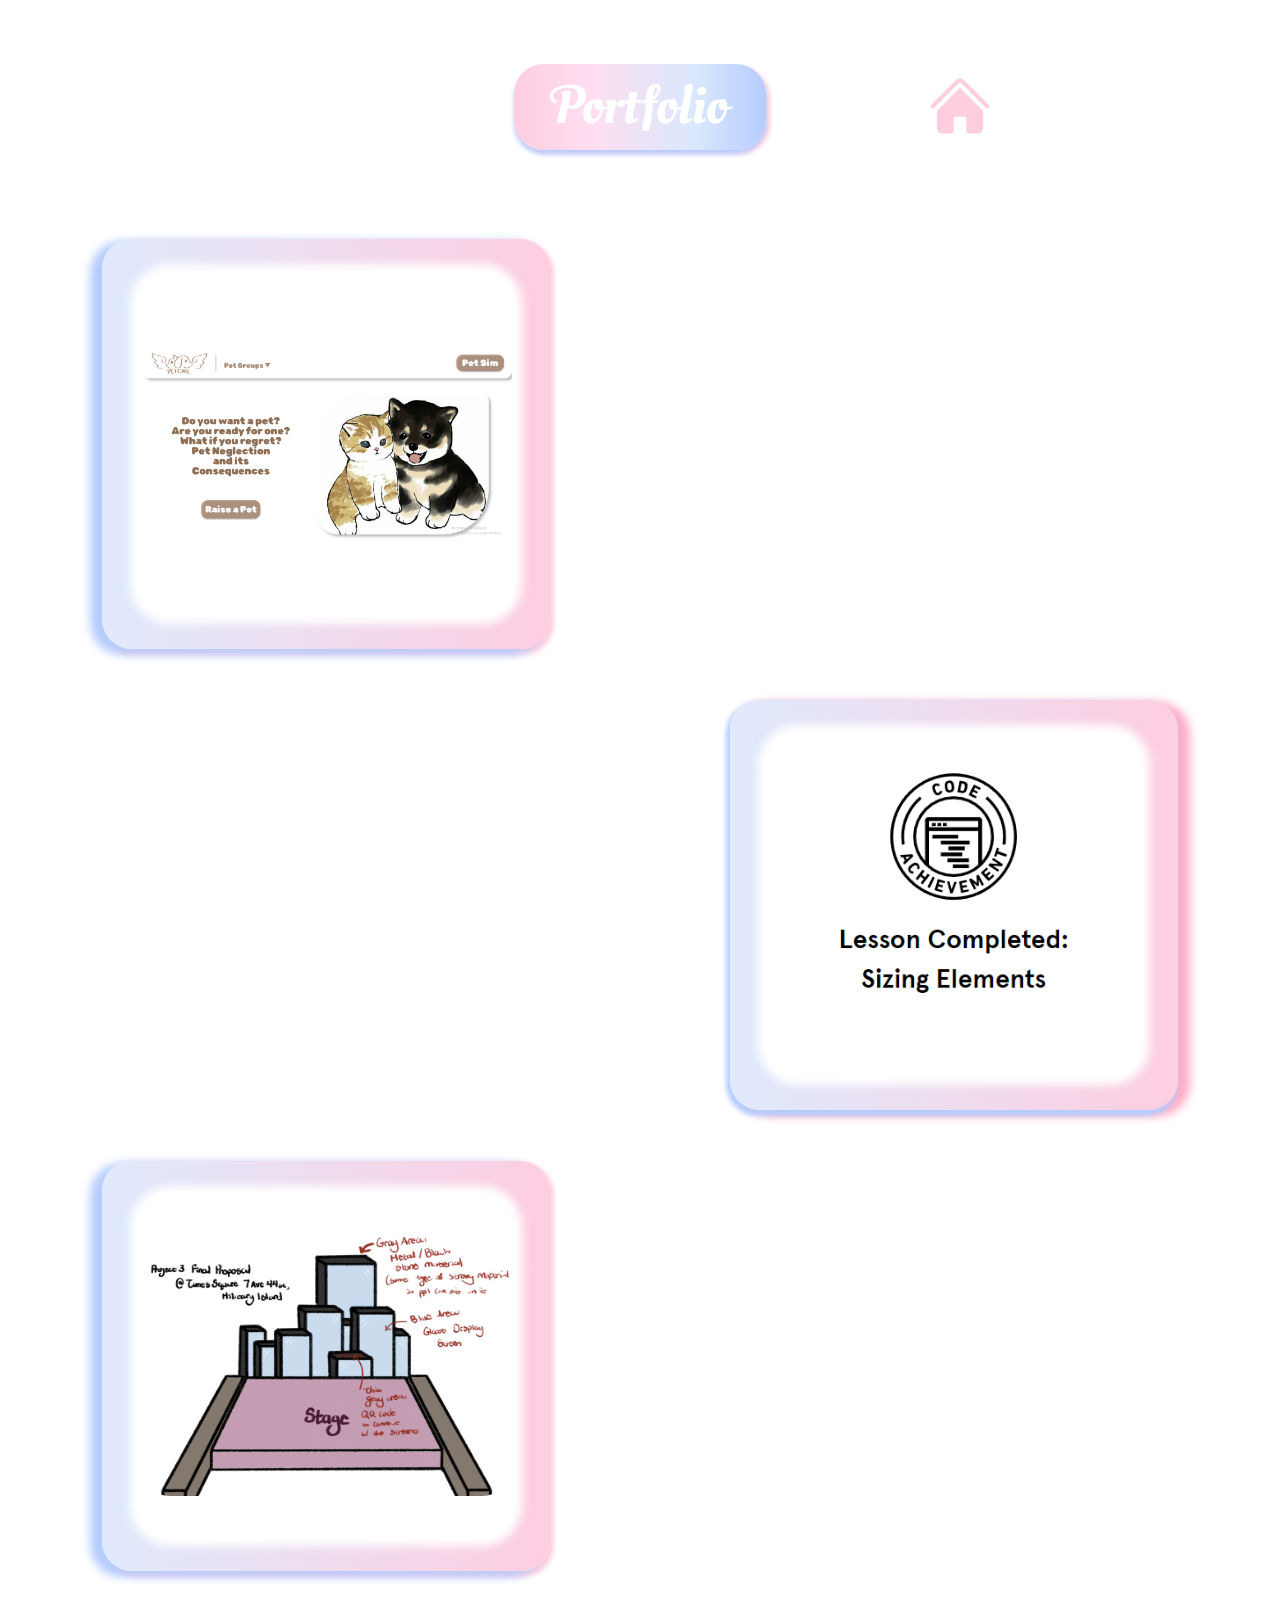
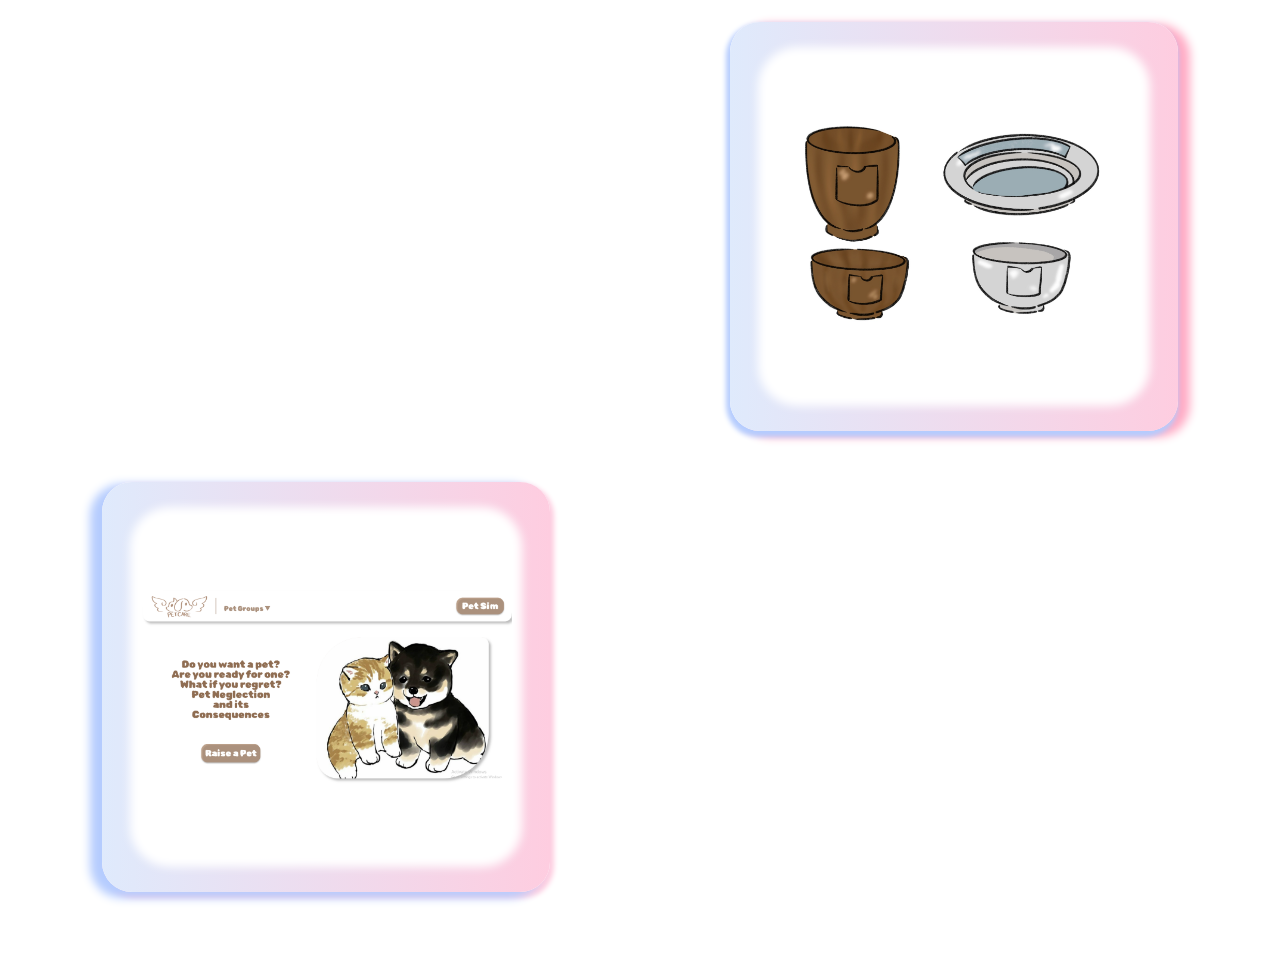
==== Portfolio_2.0/Html/Portfolio.html @ 1a1f24b2 "Add files via upload" ====
<!DOCTYPE html>
<html>
    <head>
        <link rel="stylesheet" href="../CSS/Portfolio.css" type="text/css">
        <link href="https://fonts.googleapis.com/css2?family=Chewy&family=Chicle&family=Oleo+Script+Swash+Caps&display=swap" rel="stylesheet" type="text/css">
    </head>
    <body>
        <header>
            <div class="portfolio_title">Portfolio</div>
            
            <div class="icon">
            <a href="../Html/Home_page.html">
                <svg xmlns="http://www.w3.org/2000/svg" viewBox="-0.5 -0.5 16 16" fill="#FECDE0" aria-hidden="true" id="Home--Streamline-Heroicons.svg" height="5vw" width="5vw">
                    <desc>Home Streamline Icon: https://streamlinehq.com</desc>
                    <path d="M7.1295 1.839C7.334312499999999 1.6344375 7.666062500000001 1.6344375 7.8708124999999995 1.839L13.948374999999999 7.916499999999999C14.229062500000001 8.2066875 14.718687500000001 8.084249999999999 14.829687499999999 7.696C14.883 7.509625 14.829125000000001 7.3090625 14.6896875 7.174437500000001L8.612874999999999 1.0969375000000001C7.998374999999999 0.4824375 7.002000000000001 0.4824375 6.3875 1.0969375000000001L0.31 7.174437500000001C0.019750000000000004 7.4551875 0.1421875 7.9448125 0.5304375 8.0558125C0.7168125000000001 8.1090625 0.917375 8.055250000000001 1.052 7.9158125L7.1295 1.839Z" stroke-width="1"></path>
                    <path d="M7.500187499999999 2.9516875L13.2063125 8.657812499999999C13.2273125 8.678812500000001 13.248312499999999 8.698375 13.2699375 8.7179375V13.052624999999999C13.2699375 13.7765 12.682500000000001 14.363937499999999 11.958625000000001 14.363937499999999H9.59825C9.3085625 14.363937499999999 9.07375 14.129125 9.07375 13.8394375V10.6923125C9.07375 10.402625 8.838875 10.16775 8.54925 10.16775H6.451124999999999C6.1614375 10.16775 5.926625 10.402562500000002 5.926625 10.6923125V13.8394375C5.926625 14.129125 5.69175 14.363937499999999 5.4020624999999995 14.363937499999999H3.0416875C2.3174375 14.363999999999999 1.730375 13.776875 1.730375 13.052624999999999V8.7179375C1.752125 8.6985 1.7733750000000001 8.678437500000001 1.794 8.657812499999999L7.500187499999999 2.9516875Z" stroke-width="1"></path>
                </svg>
            </a>
            </div>
        
        </header>
        <main>
            <div id="boxes1" class="cert1">
                <div class="white_background">
                    <div class="img_container">
                        <img class="img" src="../Images/website_page.png" alt="">
                    </div>
                </div>
                <div class="hover_container">
                    <a href="">
                        <div class="hover_title">Pet Care</div>
                        <div class="hover_description">
                            This is the home page of a website I created for a project in ARTF 2223 about pet care
                        </div>
                    </a>
                </div>
            </div>
            <div id="boxes2" class="cert2">
                <div class="white_background">
                    <div class="img_container">
                        <img class="img" src="../Images/cert2.png" alt="">
                    </div>
                </div>
                <div class="hover_container">
                    <a href="">
                        <div class="hover_title">Codecademy Certification</div>
                        <div class="hover_description">
                            This certification is for completing a lesson in CSS in codecademy
                        </div>
                    </a>
                </div>
            </div>
            <div id="boxes1" class="project1">
                <div class="white_background">
                    <div class="img_container">
                        <img class="img" src="../Images/Project5.png" alt="">
                    </div>
                </div>
                <div class="hover_container">
                    <a href="">
                        <div class="hover_title">Site Specific Project</div>
                        <div class="hover_description">
                            This is a revised project from ARTF 2223 for a site specific project
                        </div>
                    </a>
                </div>
            </div>
            <div id="boxes2" class="project2">
                <div class="white_background">
                    <div class="img_container">
                        <img class="img" src="../Images/Bowls_project.png" alt="">
                    </div>
                </div>
                <div class="hover_container">
                    <a href="">
                        <div class="hover_title">Recipe Slots</div>
                        <div class="hover_description">
                            I created this project for people who are trying to cook and want a more effective way to read their recipes when cooking
                        </div>
                    </a>
                </div>
            </div>
            <div id="boxes1" class="project3">
                <div class="white_background">
                    <div class="img_container">
                        <img class="img" src="../Images/website_page.png" alt="">
                    </div>
                </div>
                <div class="hover_container">
                    <a href="">
                        <div class="hover_title">Pet Care</div>
                        <div class="hover_description">
                            This is the home page of a website I created for a project in ARTF 2223 about pet care
                        </div>
                    </a>
                </div>
            </div>
        </main>

    </body>
</html>
---- Portfolio_2.0/CSS/Portfolio.css ----
* {
    margin: 0;
    padding: 0;
    box-sizing: border-box;
    text-decoration: none;
    font-style: none;
}

::-webkit-scrollbar {
    width: 15px;
    background: #fff;
}

::-webkit-scrollbar-thumb {
    background: linear-gradient(0deg, #CEE0FF 0%, #D6E7FF 30%, #E5D5EB 70%, #FFABC5 100%);
    border-radius: 30vw;
}

html {
    font-size: 10px;
}

body {
    display: flex;
    flex-direction: column;
    height: 200vw;
}

/* Header Layout */

header {
    display: flex;
    justify-content: center;
    align-items: center;
    width: 100%;
    margin: 5vw 0 3vw 0;
}

.portfolio_title {
    display: flex;
    justify-content: center;
    padding: 0.5vw 3vw;
    font-family: "Oleo Script Swash Caps";
    font-size: calc(4rem + 1vw);
    color: white;
    border-radius: 30px;
    background: linear-gradient(90deg, #FECDE0 0%, #FFDEF0 30.04%, #D9E8FE 72.32%, #B5CCFE 100%);
    box-shadow: 0px 4px 5px 0px #B5CCFE, 4px 4px 5px 0px #FECDE0;
}

.icon {
    display: flex;
    justify-content: flex-end;
    position: absolute;
    right: 20vw;
}

.icon svg {
    width: 10vw;
}

/* Main & boxes sizing */

main {
    display: flex;
    flex-direction: column;
}

#boxes1 {
    display: flex;
    flex-direction: column;
    justify-content: center;
    align-items: center;
    margin: 4vw 0 0 8vw;
    width: 35vw;
    height: 32vw;
    border-radius: 30px;
    background: linear-gradient(270deg, #FECDE0 0%, #DFEAFC 100%);
    box-shadow: -10px 4px 10px 2px #B5CCFE, 2px 4px 5px 2px #FECDE0;
}

#boxes2 {
    display: flex;
    flex-direction: column;
    justify-content: center;
    align-items: center;
    align-self: flex-end;
    margin: 4vw 8vw 0 0;
    width: 35vw;
    height: 32vw;
    border-radius: 30px;
    background: linear-gradient(270deg, #FECDE0 0%, #DFEAFC 100%);
    box-shadow: -2px 4px 5px 2px #B5CCFE, 10px 4px 10px 2px #FFABC5;
}

.white_background {
    display: flex;
    flex-direction: column;
    flex-wrap: wrap;
    align-content: center;
    justify-content: center;
    width: 83%;
    height: 83%;
    background-color:rgba(255, 255, 255);
    box-shadow: 0 0 10px 10px rgb(255, 255, 255);
    border: 1px none transparent;
    border-radius: 30px;
}

.img {
    display: flex;
    justify-content: center;
    width: 100%;
    height: auto;
    border-radius: 30px;
    object-fit: contain;
    transition: opacity .2s ease-in-out;
}

/* Hover Layout */

.hover_container {
    position: absolute;
    text-align: center;
    display: flex;
    flex-direction: column;
    justify-content: center;
    width: 33vw;
    height: 30vw;
    background-color:rgba(75, 75, 75, 0.75);
    border: 1px none transparent;
    border-radius: 30px;
    opacity: 0;
    transition: opacity 1s ease-in-out;
}

.hover_title {
    margin-bottom: 3vw;
    font-family: "Chicle", serif;
    font-size: calc(3rem + 1vw);
    color: white;
}

.hover_description {
    margin: -2vw auto;
    display: flex;
    text-align: center;
    width: 80%;
    font-family: "Chewy", system-ui;
    font-size: calc(1rem + 1vw);
    color: white;
}

/* Hover Effects */

#boxes1:hover .hover_container,
#boxes2:hover .hover_container {
    opacity: 1;
}


#boxes1:hover .img,
#boxes2:hover .img {
    opacity: 0.25;
}

/* Sizing w/ Media */

@media only screen and (min-width: 768px) and (max-width: 1020px) {
    #boxes1, #boxes2 {
        width: 40vw;
        height: 37vw;
    }
}
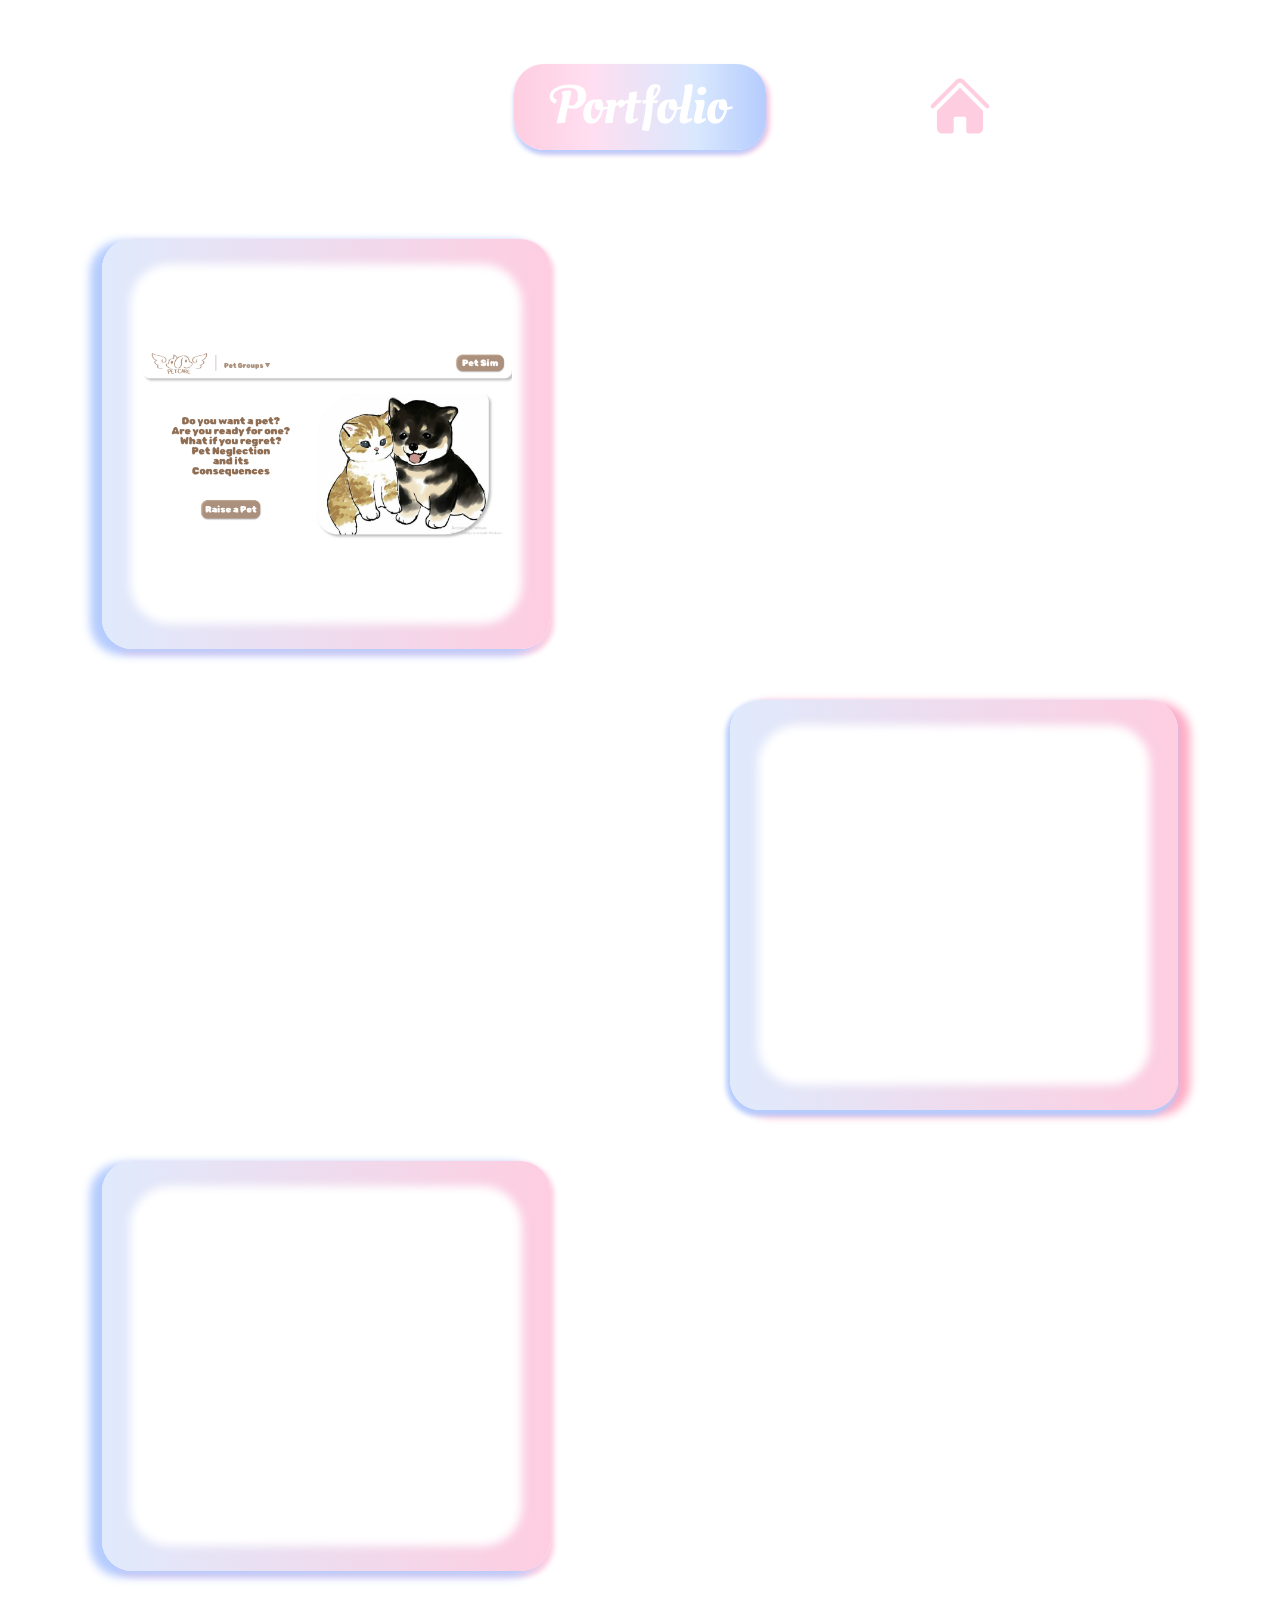
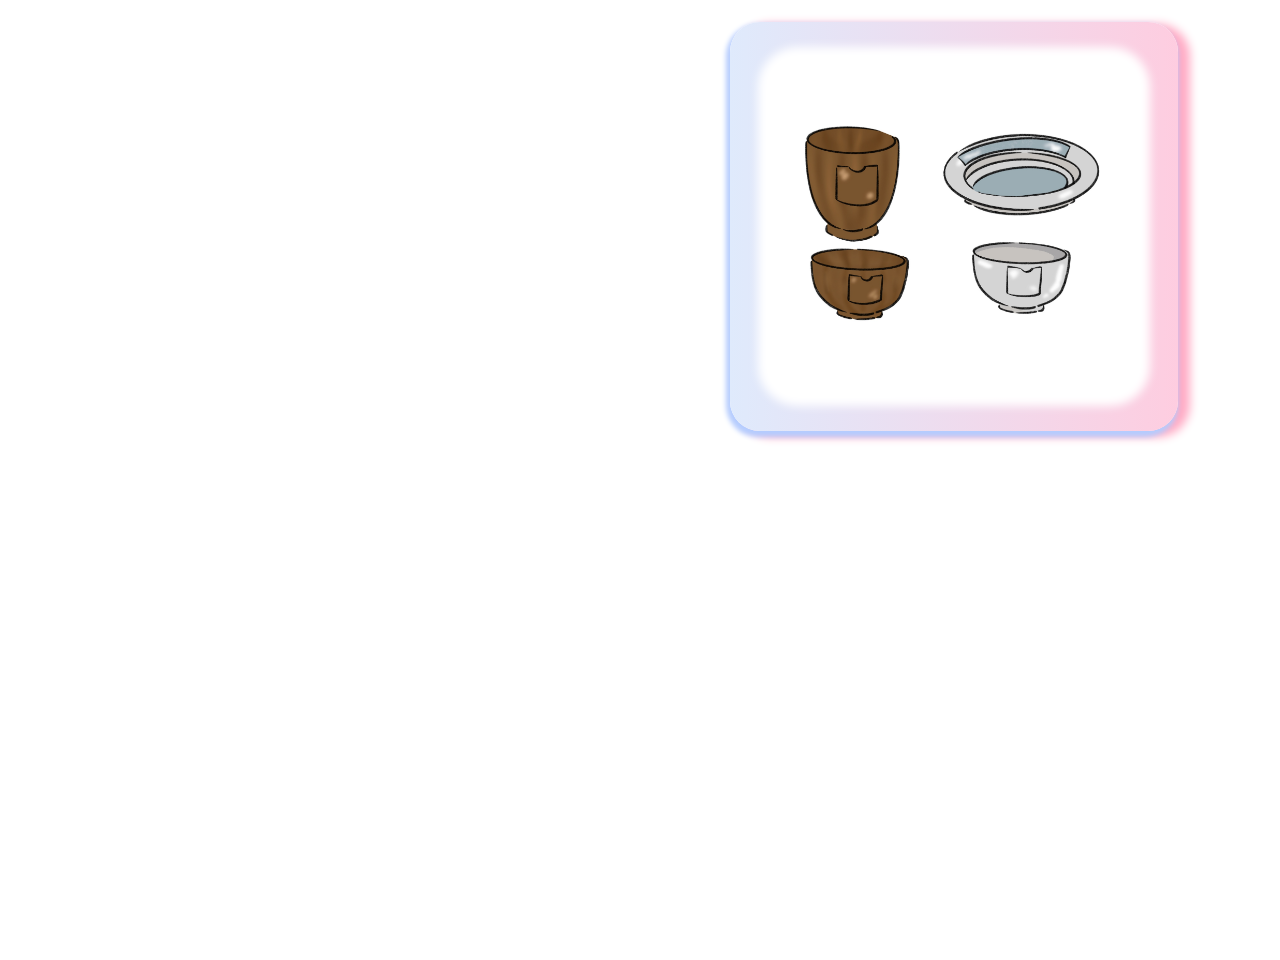
==== commit 63e53fbb: "Update Portfolio.html" ====
--- a/Portfolio_2.0/Html/Portfolio.html
+++ b/Portfolio_2.0/Html/Portfolio.html
@@ -9,7 +9,7 @@
             <div class="portfolio_title">Portfolio</div>
             
             <div class="icon">
-            <a href="../Html/Home_page.html">
+            <a href="/index.html">
                 <svg xmlns="http://www.w3.org/2000/svg" viewBox="-0.5 -0.5 16 16" fill="#FECDE0" aria-hidden="true" id="Home--Streamline-Heroicons.svg" height="5vw" width="5vw">
                     <desc>Home Streamline Icon: https://streamlinehq.com</desc>
                     <path d="M7.1295 1.839C7.334312499999999 1.6344375 7.666062500000001 1.6344375 7.8708124999999995 1.839L13.948374999999999 7.916499999999999C14.229062500000001 8.2066875 14.718687500000001 8.084249999999999 14.829687499999999 7.696C14.883 7.509625 14.829125000000001 7.3090625 14.6896875 7.174437500000001L8.612874999999999 1.0969375000000001C7.998374999999999 0.4824375 7.002000000000001 0.4824375 6.3875 1.0969375000000001L0.31 7.174437500000001C0.019750000000000004 7.4551875 0.1421875 7.9448125 0.5304375 8.0558125C0.7168125000000001 8.1090625 0.917375 8.055250000000001 1.052 7.9158125L7.1295 1.839Z" stroke-width="1"></path>
@@ -38,7 +38,7 @@
             <div id="boxes2" class="cert2">
                 <div class="white_background">
                     <div class="img_container">
-                        <img class="img" src="../Images/cert2.png" alt="">
+                        <img class="img" src="../Images/computer_web.png" alt="">
                     </div>
                 </div>
                 <div class="hover_container">
@@ -53,7 +53,7 @@
             <div id="boxes1" class="project1">
                 <div class="white_background">
                     <div class="img_container">
-                        <img class="img" src="../Images/Project5.png" alt="">
+                        <img class="img" src="../Images/dance_logo.jpg" alt="" width="110%">
                     </div>
                 </div>
                 <div class="hover_container">
@@ -80,22 +80,7 @@
                     </a>
                 </div>
             </div>
-            <div id="boxes1" class="project3">
-                <div class="white_background">
-                    <div class="img_container">
-                        <img class="img" src="../Images/website_page.png" alt="">
-                    </div>
-                </div>
-                <div class="hover_container">
-                    <a href="">
-                        <div class="hover_title">Pet Care</div>
-                        <div class="hover_description">
-                            This is the home page of a website I created for a project in ARTF 2223 about pet care
-                        </div>
-                    </a>
-                </div>
-            </div>
         </main>
 
     </body>
-</html>+</html>
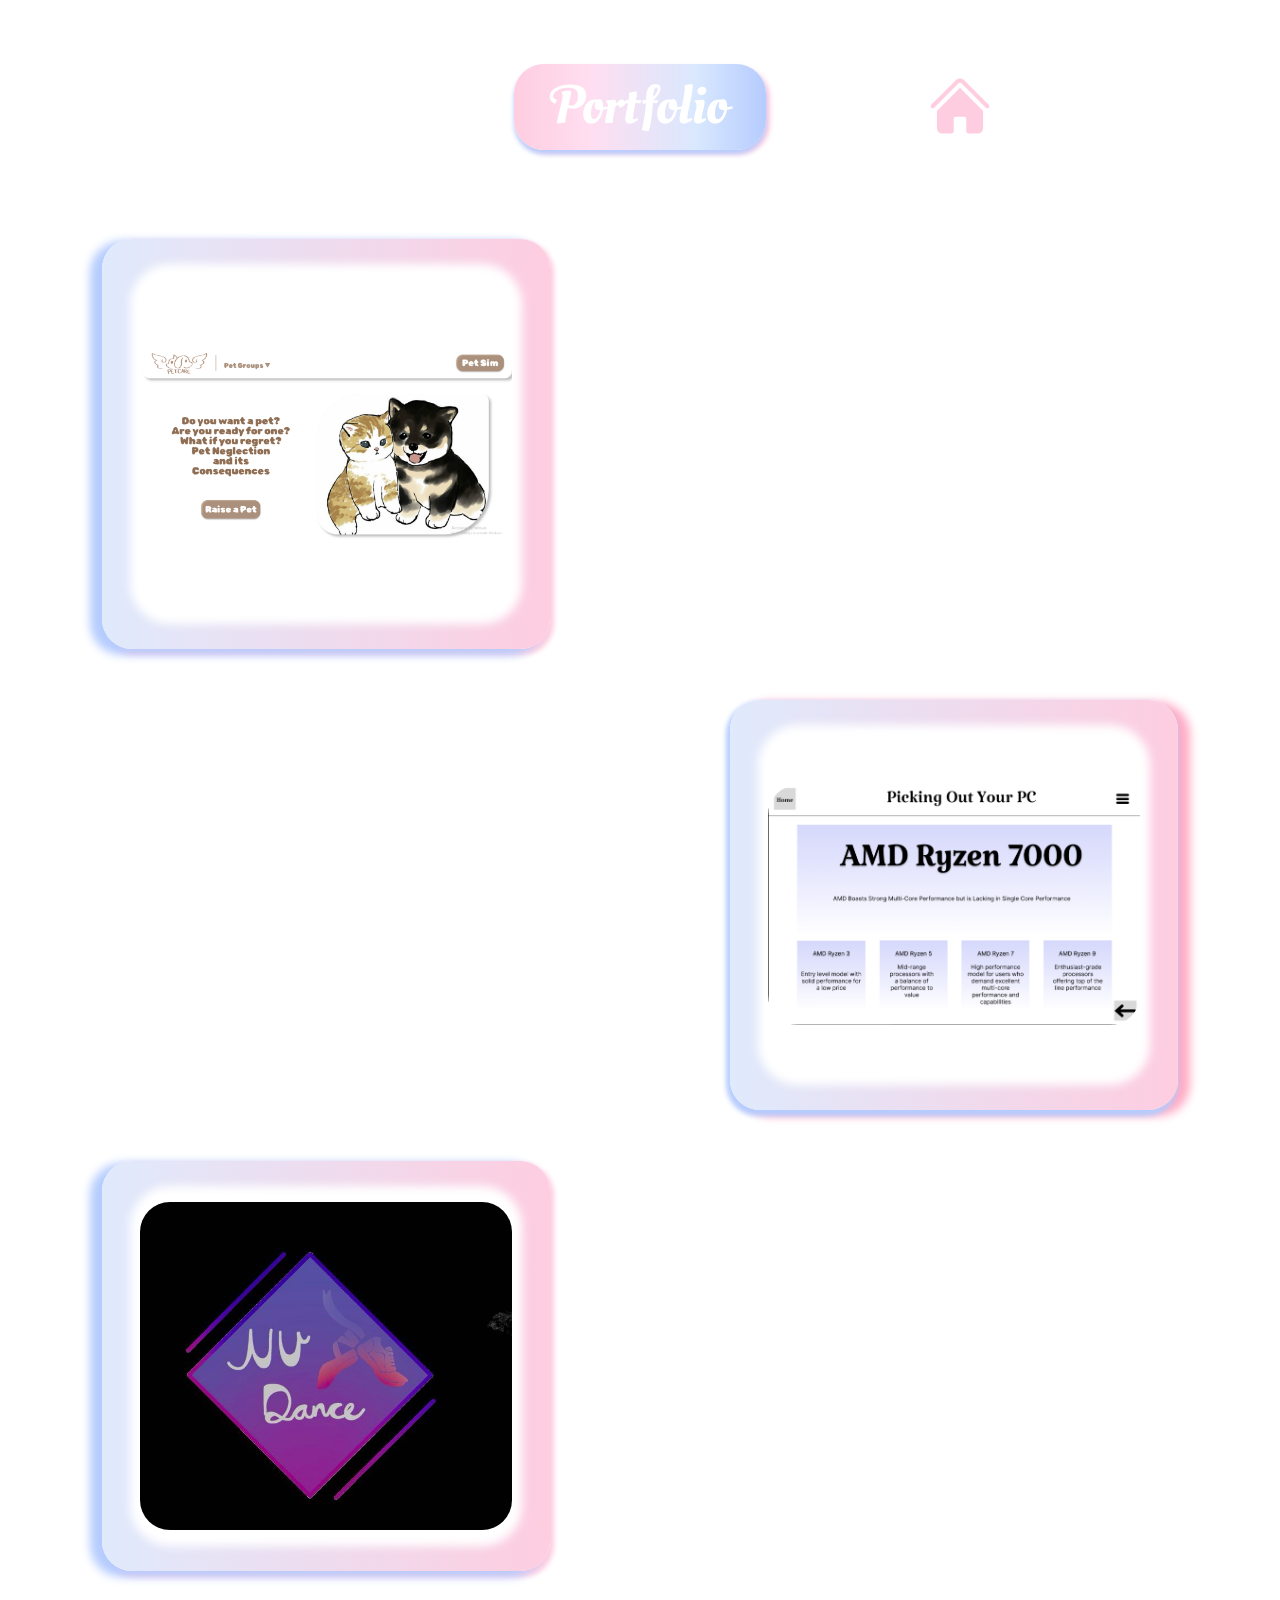
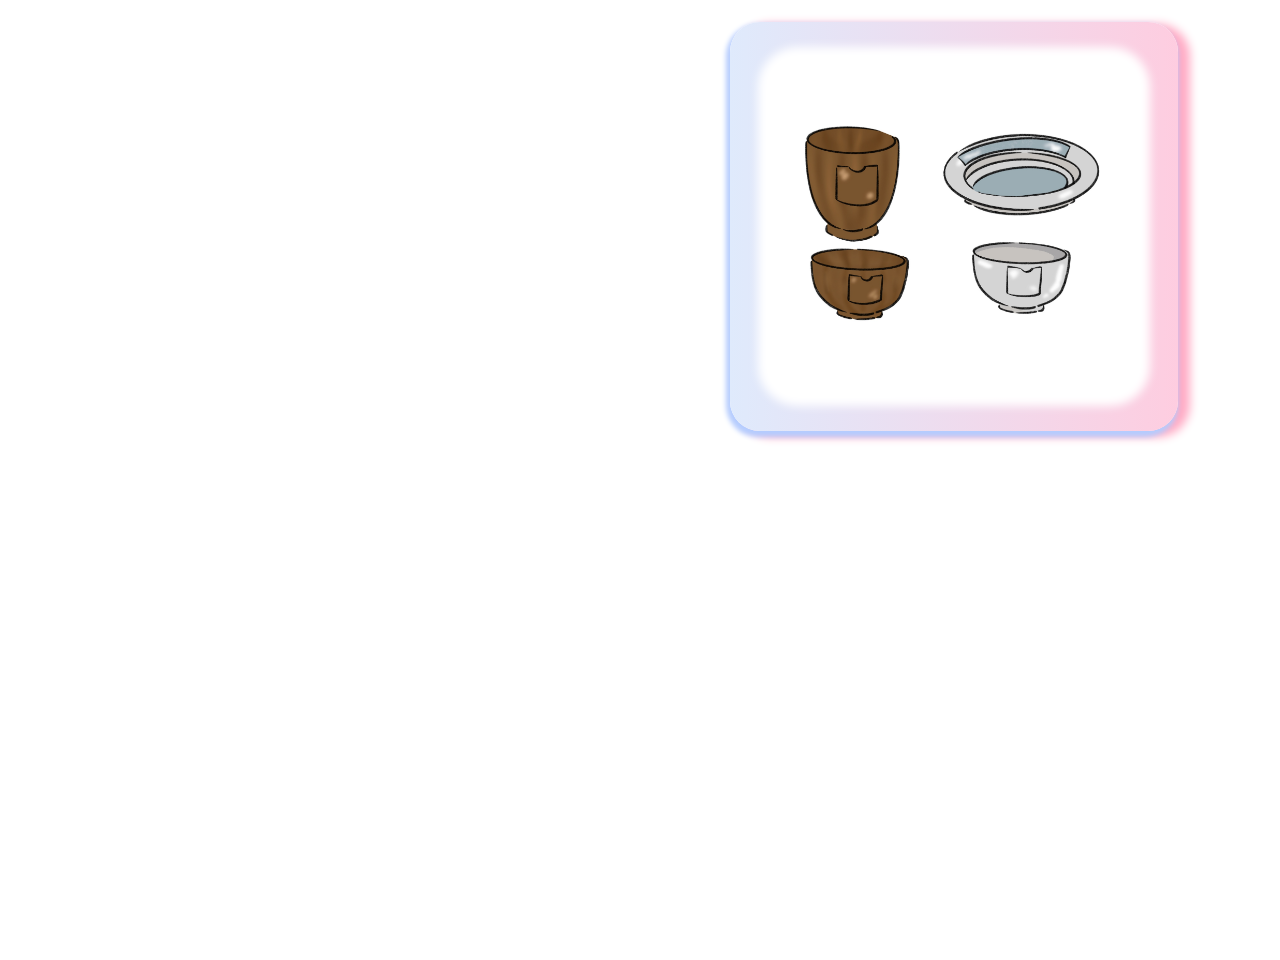
==== commit 51685dd9: "Update Portfolio.html" ====
--- a/Portfolio_2.0/Html/Portfolio.html
+++ b/Portfolio_2.0/Html/Portfolio.html
@@ -27,10 +27,10 @@
                     </div>
                 </div>
                 <div class="hover_container">
-                    <a href="">
+                    <a href="https://sren-pink.github.io/pet-care.github.io/">
                         <div class="hover_title">Pet Care</div>
                         <div class="hover_description">
-                            This is the home page of a website I created for a project in ARTF 2223 about pet care
+                            This is a website I created for a project about pet care, where I got the inspiration from my siblings who really loved pets and animals but could never find enough information about raising one.
                         </div>
                     </a>
                 </div>
@@ -42,10 +42,10 @@
                     </div>
                 </div>
                 <div class="hover_container">
-                    <a href="">
-                        <div class="hover_title">Codecademy Certification</div>
+                    <a href="https://www.figma.com/proto/8XO4ACVsAOWXAHGhiUCgt7/Pick-your-website-Wireframe?node-id=15-73&node-type=canvas&t=sOH2pdx6DUN31sbP-1&scaling=min-zoom&content-scaling=fixed&page-id=0%3A1&starting-point-node-id=15%3A59">
+                        <div class="hover_title">Pick Your PC</div>
                         <div class="hover_description">
-                            This certification is for completing a lesson in CSS in codecademy
+                            This was a project I did in one of my classes where it taught me a lot about hardware and was thought of when I was trying to find myself a new computer.
                         </div>
                     </a>
                 </div>
@@ -57,10 +57,10 @@
                     </div>
                 </div>
                 <div class="hover_container">
-                    <a href="">
-                        <div class="hover_title">Site Specific Project</div>
+                    <a href="https://www.instagram.com/nudance2027/">
+                        <div class="hover_title">NuDance</div>
                         <div class="hover_description">
-                            This is a revised project from ARTF 2223 for a site specific project
+                            This is a club I was a member of and a leader of. My main role were to create stories and posts that would attract new members and inform them of events in style.
                         </div>
                     </a>
                 </div>
